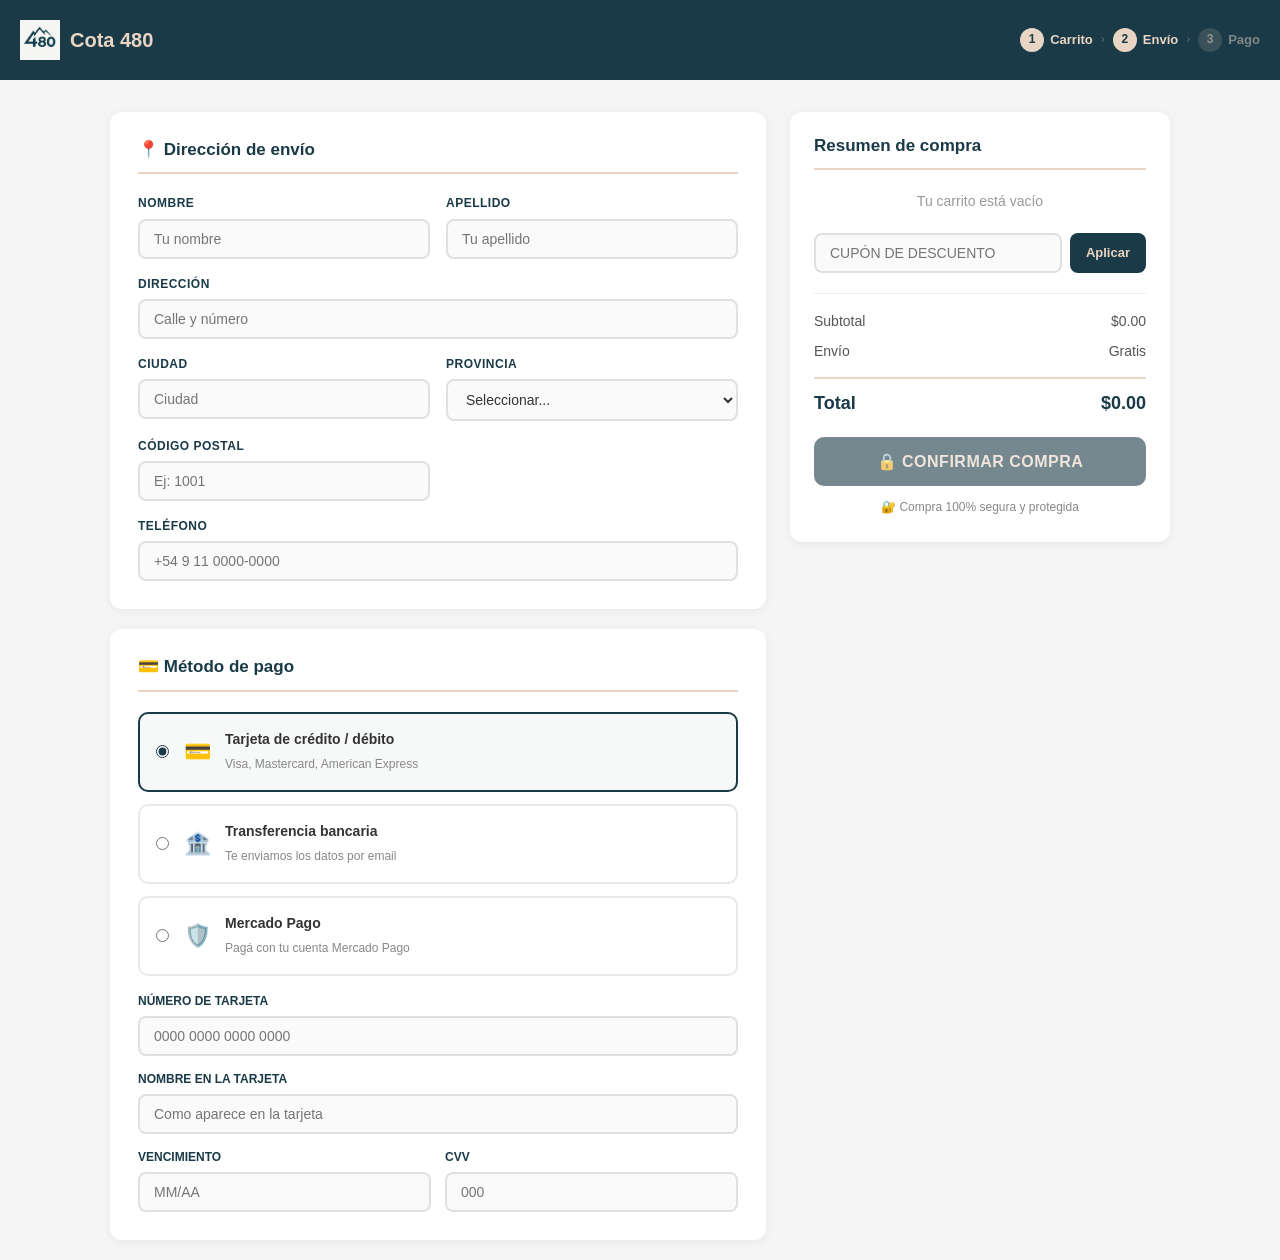
==== pages/checkout.html @ a2a90482 "feat: add user login, profile, cart enhancements and checkout pages" ====
<!DOCTYPE html>
<html lang="es">
<head>
    <meta charset="UTF-8">
    <meta name="viewport" content="width=device-width, initial-scale=1.0">
    <title>Checkout - Cota 480</title>

    <!-- Styles -->
    <link rel="stylesheet" href="../styles/main.css">
    <link rel="stylesheet" href="../styles/checkout.css">
</head>
<body>

<!-- Header Checkout -->
<header class="checkout-header">
    <div class="container">
        <div class="checkout-logo">
            <a href="../index.html">
                <img src="../styles/main-logo.png" alt="Cota 480" onerror="this.style.display='none'">
                <span class="checkout-logo-text">Cota 480</span>
            </a>
        </div>
        <div class="checkout-steps">
            <div class="checkout-step active" id="stepCart">
                <span class="checkout-step-num">1</span>
                <span>Carrito</span>
            </div>
            <span class="checkout-step-divider">›</span>
            <div class="checkout-step active" id="stepShipping">
                <span class="checkout-step-num">2</span>
                <span>Envío</span>
            </div>
            <span class="checkout-step-divider">›</span>
            <div class="checkout-step" id="stepPayment">
                <span class="checkout-step-num">3</span>
                <span>Pago</span>
            </div>
        </div>
    </div>
</header>

<!-- Main Checkout -->
<main class="checkout-main" id="checkoutMain">
    <div class="checkout-grid">

        <!-- Columna izquierda -->
        <div>

            <!-- Dirección de envío -->
            <section class="checkout-section">
                <h2 class="checkout-section-title">📍 Dirección de envío</h2>
                <form class="checkout-form" id="shippingForm" novalidate>
                    <div class="form-group">
                        <label for="shipNombre">Nombre</label>
                        <input type="text" id="shipNombre" name="nombre" placeholder="Tu nombre" required>
                    </div>
                    <div class="form-group">
                        <label for="shipApellido">Apellido</label>
                        <input type="text" id="shipApellido" name="apellido" placeholder="Tu apellido" required>
                    </div>
                    <div class="form-group full-width">
                        <label for="shipDireccion">Dirección</label>
                        <input type="text" id="shipDireccion" name="direccion" placeholder="Calle y número" required>
                    </div>
                    <div class="form-group">
                        <label for="shipCiudad">Ciudad</label>
                        <input type="text" id="shipCiudad" name="ciudad" placeholder="Ciudad" required>
                    </div>
                    <div class="form-group">
                        <label for="shipProvincia">Provincia</label>
                        <select id="shipProvincia" name="provincia" required>
                            <option value="">Seleccionar...</option>
                            <option>Buenos Aires</option>
                            <option>Córdoba</option>
                            <option>Santa Fe</option>
                            <option>Mendoza</option>
                            <option>Tucumán</option>
                            <option>Neuquén</option>
                            <option>Río Negro</option>
                            <option>Chubut</option>
                            <option>Santa Cruz</option>
                            <option>Tierra del Fuego</option>
                            <option>Otra</option>
                        </select>
                    </div>
                    <div class="form-group">
                        <label for="shipCp">Código Postal</label>
                        <input type="text" id="shipCp" name="cp" placeholder="Ej: 1001" required>
                    </div>
                    <div class="form-group full-width">
                        <label for="shipTelefono">Teléfono</label>
                        <input type="tel" id="shipTelefono" name="telefono" placeholder="+54 9 11 0000-0000">
                    </div>
                </form>
            </section>

            <!-- Método de pago -->
            <section class="checkout-section">
                <h2 class="checkout-section-title">💳 Método de pago</h2>
                <div class="payment-options" id="paymentOptions">

                    <label class="payment-option">
                        <input type="radio" name="paymentMethod" value="card" checked>
                        <span class="payment-icon">💳</span>
                        <div class="payment-option-info">
                            <strong>Tarjeta de crédito / débito</strong>
                            <span>Visa, Mastercard, American Express</span>
                        </div>
                    </label>

                    <label class="payment-option">
                        <input type="radio" name="paymentMethod" value="transfer">
                        <span class="payment-icon">🏦</span>
                        <div class="payment-option-info">
                            <strong>Transferencia bancaria</strong>
                            <span>Te enviamos los datos por email</span>
                        </div>
                    </label>

                    <label class="payment-option">
                        <input type="radio" name="paymentMethod" value="mercadopago">
                        <span class="payment-icon">🛡️</span>
                        <div class="payment-option-info">
                            <strong>Mercado Pago</strong>
                            <span>Pagá con tu cuenta Mercado Pago</span>
                        </div>
                    </label>

                </div>

                <!-- Campos tarjeta -->
                <div class="payment-card-fields visible" id="cardFields">
                    <div class="form-group full-width">
                        <label for="cardNumber">Número de tarjeta</label>
                        <input type="text" id="cardNumber" placeholder="0000 0000 0000 0000" maxlength="19">
                    </div>
                    <div class="form-group full-width">
                        <label for="cardName">Nombre en la tarjeta</label>
                        <input type="text" id="cardName" placeholder="Como aparece en la tarjeta">
                    </div>
                    <div class="form-group">
                        <label for="cardExpiry">Vencimiento</label>
                        <input type="text" id="cardExpiry" placeholder="MM/AA" maxlength="5">
                    </div>
                    <div class="form-group">
                        <label for="cardCvv">CVV</label>
                        <input type="text" id="cardCvv" placeholder="000" maxlength="4">
                    </div>
                </div>
            </section>

        </div>

        <!-- Columna derecha: Resumen -->
        <aside class="checkout-summary">
            <h2 class="checkout-summary-title">Resumen de compra</h2>

            <!-- Items del carrito -->
            <div class="summary-items" id="summaryItems">
                <p style="color:#999; font-size:14px; text-align:center">Cargando...</p>
            </div>

            <!-- Cupón de descuento -->
            <div class="coupon-row">
                <input type="text" class="coupon-input" id="couponInput" placeholder="CUPÓN DE DESCUENTO">
                <button class="btn-apply-coupon" id="applyCouponBtn">Aplicar</button>
            </div>
            <div class="coupon-feedback" id="couponFeedback"></div>

            <!-- Totales -->
            <div class="summary-totals">
                <div class="summary-total-row">
                    <span>Subtotal</span>
                    <span id="subtotalAmount">$0.00</span>
                </div>
                <div class="summary-total-row" id="discountRow" style="display:none">
                    <span id="discountLabel">Descuento</span>
                    <span id="discountAmount" class="discount">- $0.00</span>
                </div>
                <div class="summary-total-row">
                    <span>Envío</span>
                    <span id="shippingAmount">Gratis</span>
                </div>
                <div class="summary-total-row grand">
                    <span>Total</span>
                    <span id="grandTotal">$0.00</span>
                </div>
            </div>

            <!-- Botón confirmar -->
            <button class="btn-confirm-purchase" id="confirmPurchaseBtn">
                🔒 Confirmar compra
            </button>
            <p class="security-note">🔐 Compra 100% segura y protegida</p>

        </aside>

    </div>
</main>

<!-- Confirmación de éxito -->
<div class="checkout-success" id="checkoutSuccess">
    <div class="checkout-success-icon">🎉</div>
    <h2>¡Compra realizada con éxito!</h2>
    <p>Te enviamos los detalles de tu compra por email.<br>Tu pedido llegará en <strong>5 días hábiles</strong>.</p>
    <a href="../index.html" class="btn-back-home">🏔️ Volver al inicio</a>
</div>

<!-- Scripts -->
<script src="../js/utils/constants.js"></script>
<script src="../js/utils/helpers.js"></script>
<script src="../js/services/auth.js"></script>
<script src="../js/services/cart.js"></script>
<script>
    const CUPONES = {
        'NIEVE480': { descuento: 0.15, label: '15% OFF' },
        'CREW10': { descuento: 0.10, label: '10% OFF' },
        'BIENVENIDO': { descuento: 0.20, label: '20% OFF - Bienvenida' }
    };

    let cuponAplicado = null;

    if (document.readyState === 'loading') {
        document.addEventListener('DOMContentLoaded', initCheckout);
    } else {
        initCheckout();
    }

    function initCheckout() {
        renderSummary();
        setupPaymentToggle();
        setupCoupon();
        setupCardFormatting();
        setupPurchase();
    }

    function renderSummary() {
        const items = carritoService.obtenerItems();
        const total = carritoService.obtenerTotal();
        const container = document.getElementById('summaryItems');

        if (items.length === 0) {
            container.innerHTML = '<p style="color:#999;font-size:14px;text-align:center">Tu carrito está vacío</p>';
            document.getElementById('confirmPurchaseBtn').disabled = true;
        } else {
            container.innerHTML = items.map(item => `
                <div class="summary-item">
                    <img src="${item.imagen || ''}" alt="${item.nombre}" class="summary-item-img"
                        onerror="this.src='https://via.placeholder.com/56x56?text=📦'">
                    <div class="summary-item-info">
                        <div class="summary-item-name">${item.nombre}</div>
                        <div class="summary-item-qty">Cant: ${item.cantidad}</div>
                    </div>
                    <span class="summary-item-price">${formatearMoneda(item.precio * item.cantidad)}</span>
                </div>
            `).join('');
        }

        updateTotals(total);
    }

    function updateTotals(subtotal) {
        const discount = cuponAplicado ? subtotal * cuponAplicado.descuento : 0;
        const grandTotal = subtotal - discount;

        document.getElementById('subtotalAmount').textContent = formatearMoneda(subtotal);
        document.getElementById('grandTotal').textContent = formatearMoneda(grandTotal);

        const discountRow = document.getElementById('discountRow');
        if (discount > 0) {
            discountRow.style.display = 'flex';
            document.getElementById('discountLabel').textContent = cuponAplicado.label;
            document.getElementById('discountAmount').textContent = `- ${formatearMoneda(discount)}`;
        } else {
            discountRow.style.display = 'none';
        }
    }

    function setupPaymentToggle() {
        document.querySelectorAll('input[name="paymentMethod"]').forEach(radio => {
            radio.addEventListener('change', () => {
                const cardFields = document.getElementById('cardFields');
                cardFields.classList.toggle('visible', radio.value === 'card');
            });
        });
    }

    function setupCoupon() {
        document.getElementById('applyCouponBtn').addEventListener('click', () => {
            const code = document.getElementById('couponInput').value.trim().toUpperCase();
            const feedback = document.getElementById('couponFeedback');

            if (!code) {
                feedback.textContent = 'Ingresá un código de cupón';
                feedback.className = 'coupon-feedback visible error';
                return;
            }

            const cupon = CUPONES[code];
            if (cupon) {
                cuponAplicado = cupon;
                feedback.textContent = `✅ Cupón "${code}" aplicado: ${cupon.label}`;
                feedback.className = 'coupon-feedback visible success';
                updateTotals(carritoService.obtenerTotal());
            } else {
                cuponAplicado = null;
                feedback.textContent = '❌ Cupón inválido o expirado';
                feedback.className = 'coupon-feedback visible error';
                updateTotals(carritoService.obtenerTotal());
            }
        });
    }

    function setupCardFormatting() {
        const cardNum = document.getElementById('cardNumber');
        if (cardNum) {
            cardNum.addEventListener('input', (e) => {
                let val = e.target.value.replace(/\D/g, '').substring(0, 16);
                e.target.value = val.replace(/(.{4})/g, '$1 ').trim();
            });
        }

        const cardExpiry = document.getElementById('cardExpiry');
        if (cardExpiry) {
            cardExpiry.addEventListener('input', (e) => {
                let val = e.target.value.replace(/\D/g, '').substring(0, 4);
                if (val.length >= 2) val = val.substring(0, 2) + '/' + val.substring(2);
                e.target.value = val;
            });
        }
    }

    function setupPurchase() {
        document.getElementById('confirmPurchaseBtn').addEventListener('click', () => {
            const items = carritoService.obtenerItems();
            if (items.length === 0) return;

            const btn = document.getElementById('confirmPurchaseBtn');
            btn.disabled = true;
            btn.textContent = '⏳ Procesando...';

            setTimeout(() => {
                carritoService.vaciar();
                document.getElementById('checkoutMain').style.display = 'none';
                document.getElementById('checkoutSuccess').classList.add('visible');
            }, 1500);
        });
    }
</script>

</body>
</html>
---- styles/main.css ----
/**
 * ESTILOS GLOBALES
 * Configuración global de la aplicación
 */

* {
    margin: 0;
    padding: 0;
    box-sizing: border-box;
}

html {
    scroll-behavior: smooth;
    overflow-x: hidden;
}

body {
    font-family: 'Segoe UI', Tahoma, Geneva, Verdana, sans-serif;
    color: #333333;
    background-color: #f5f5f5;
    line-height: 1.6;
    overflow-x: hidden;
}

.container {
    max-width: 1400px;
    margin: 0 auto;
    padding: 0 20px;
}

h1, h2, h3, h4, h5, h6 {
    font-weight: 700;
    line-height: 1.2;
}

a {
    text-decoration: none;
    color: inherit;
    transition: all 0.3s ease;
}

button {
    font-family: inherit;
    cursor: pointer;
    transition: all 0.3s ease;
}

input, select, textarea {
    font-family: inherit;
}

::-webkit-scrollbar {
    width: 10px;
}

::-webkit-scrollbar-track {
    background: #f1f1f1;
}

::-webkit-scrollbar-thumb {
    background: #1a3a47;
    border-radius: 5px;
}

::-webkit-scrollbar-thumb:hover {
    background: #2d5a6f;
}
---- styles/checkout.css ----
/**
 * ESTILOS: CHECKOUT
 */

/* ===== LAYOUT ===== */
.checkout-page {
    background: #f5f5f5;
    min-height: 100vh;
    padding-bottom: 60px;
}

.checkout-header {
    background: #1a3a47;
    padding: 20px 0;
}

.checkout-header .container {
    display: flex;
    align-items: center;
    justify-content: space-between;
    gap: 16px;
}

.checkout-logo a {
    display: flex;
    align-items: center;
    gap: 10px;
    text-decoration: none;
}

.checkout-logo img {
    height: 40px;
}

.checkout-logo-text {
    font-size: 20px;
    font-weight: 800;
    color: #E8D5C4;
}

.checkout-steps {
    display: flex;
    align-items: center;
    gap: 8px;
    font-size: 13px;
}

.checkout-step {
    display: flex;
    align-items: center;
    gap: 6px;
    color: rgba(232, 213, 196, 0.5);
    font-weight: 600;
}

.checkout-step.active {
    color: #E8D5C4;
}

.checkout-step.done {
    color: #4caf50;
}

.checkout-step-num {
    width: 24px;
    height: 24px;
    border-radius: 50%;
    background: rgba(232, 213, 196, 0.15);
    display: flex;
    align-items: center;
    justify-content: center;
    font-size: 12px;
    font-weight: 700;
}

.checkout-step.active .checkout-step-num {
    background: #E8D5C4;
    color: #1a3a47;
}

.checkout-step.done .checkout-step-num {
    background: #4caf50;
    color: #fff;
}

.checkout-step-divider {
    color: rgba(232, 213, 196, 0.3);
    font-size: 12px;
}

/* ===== MAIN GRID ===== */
.checkout-main {
    max-width: 1100px;
    margin: 0 auto;
    padding: 32px 20px 0;
}

.checkout-grid {
    display: grid;
    grid-template-columns: 1fr 380px;
    gap: 24px;
    align-items: start;
}

/* ===== SECCIÓN IZQUIERDA ===== */
.checkout-section {
    background: #fff;
    border-radius: 12px;
    padding: 28px;
    margin-bottom: 20px;
    box-shadow: 0 2px 10px rgba(0,0,0,0.06);
}

.checkout-section-title {
    font-size: 17px;
    font-weight: 800;
    color: #1a3a47;
    margin-bottom: 20px;
    padding-bottom: 12px;
    border-bottom: 2px solid #E8D5C4;
    display: flex;
    align-items: center;
    gap: 8px;
}

/* ===== DIRECCIÓN DE ENVÍO ===== */
.address-options {
    display: flex;
    flex-direction: column;
    gap: 12px;
    margin-bottom: 16px;
}

.address-option {
    display: flex;
    align-items: flex-start;
    gap: 12px;
    padding: 14px 16px;
    border: 2px solid #e8e8e8;
    border-radius: 10px;
    cursor: pointer;
    transition: border-color 0.2s ease;
}

.address-option:has(input:checked),
.address-option.selected {
    border-color: #1a3a47;
    background: rgba(26, 58, 71, 0.03);
}

.address-option input[type="radio"] {
    margin-top: 2px;
    accent-color: #1a3a47;
    flex-shrink: 0;
}

.address-option-info strong {
    display: block;
    font-size: 14px;
    color: #1a3a47;
    margin-bottom: 3px;
}

.address-option-info span {
    font-size: 13px;
    color: #666;
    line-height: 1.4;
}

.checkout-form {
    display: grid;
    grid-template-columns: 1fr 1fr;
    gap: 16px;
}

.checkout-form .form-group {
    display: flex;
    flex-direction: column;
    gap: 5px;
}

.checkout-form .form-group.full-width {
    grid-column: 1 / -1;
}

.checkout-form label {
    font-size: 12px;
    font-weight: 700;
    color: #1a3a47;
    text-transform: uppercase;
    letter-spacing: 0.5px;
}

.checkout-form input,
.checkout-form select {
    padding: 10px 14px;
    border: 2px solid #e0e0e0;
    border-radius: 8px;
    font-size: 14px;
    color: #333;
    outline: none;
    background: #fafafa;
    transition: border-color 0.2s ease;
}

.checkout-form input:focus,
.checkout-form select:focus {
    border-color: #1a3a47;
    background: #fff;
}

/* ===== MÉTODOS DE PAGO ===== */
.payment-options {
    display: flex;
    flex-direction: column;
    gap: 12px;
}

.payment-option {
    display: flex;
    align-items: center;
    gap: 12px;
    padding: 14px 16px;
    border: 2px solid #e8e8e8;
    border-radius: 10px;
    cursor: pointer;
    transition: border-color 0.2s ease;
}

.payment-option:has(input:checked),
.payment-option.selected {
    border-color: #1a3a47;
    background: rgba(26, 58, 71, 0.03);
}

.payment-option input[type="radio"] {
    accent-color: #1a3a47;
    flex-shrink: 0;
}

.payment-icon {
    font-size: 22px;
    width: 32px;
    text-align: center;
}

.payment-option-info strong {
    display: block;
    font-size: 14px;
    color: #333;
    font-weight: 700;
}

.payment-option-info span {
    font-size: 12px;
    color: #888;
}

.payment-card-fields {
    margin-top: 16px;
    display: none;
    grid-template-columns: 1fr 1fr;
    gap: 14px;
}

.payment-card-fields.visible {
    display: grid;
}

.payment-card-fields .form-group {
    display: flex;
    flex-direction: column;
    gap: 5px;
}

.payment-card-fields .form-group.full-width {
    grid-column: 1 / -1;
}

.payment-card-fields label {
    font-size: 12px;
    font-weight: 700;
    color: #1a3a47;
    text-transform: uppercase;
}

.payment-card-fields input {
    padding: 10px 14px;
    border: 2px solid #e0e0e0;
    border-radius: 8px;
    font-size: 14px;
    outline: none;
    background: #fafafa;
    transition: border-color 0.2s ease;
}

.payment-card-fields input:focus {
    border-color: #1a3a47;
    background: #fff;
}

/* ===== PANEL RESUMEN DERECHA ===== */
.checkout-summary {
    background: #fff;
    border-radius: 12px;
    padding: 24px;
    box-shadow: 0 2px 10px rgba(0,0,0,0.06);
    position: sticky;
    top: 20px;
}

.checkout-summary-title {
    font-size: 17px;
    font-weight: 800;
    color: #1a3a47;
    margin-bottom: 20px;
    padding-bottom: 12px;
    border-bottom: 2px solid #E8D5C4;
}

.summary-items {
    display: flex;
    flex-direction: column;
    gap: 14px;
    margin-bottom: 20px;
}

.summary-item {
    display: flex;
    gap: 12px;
    align-items: center;
}

.summary-item-img {
    width: 56px;
    height: 56px;
    border-radius: 8px;
    object-fit: cover;
    background: #e8e8e8;
    flex-shrink: 0;
}

.summary-item-info {
    flex: 1;
    min-width: 0;
}

.summary-item-name {
    font-size: 13px;
    font-weight: 600;
    color: #333;
    white-space: nowrap;
    overflow: hidden;
    text-overflow: ellipsis;
}

.summary-item-qty {
    font-size: 12px;
    color: #888;
}

.summary-item-price {
    font-size: 14px;
    font-weight: 700;
    color: #1a3a47;
    white-space: nowrap;
}

/* ===== CUPÓN ===== */
.coupon-row {
    display: flex;
    gap: 8px;
    margin-bottom: 20px;
}

.coupon-input {
    flex: 1;
    padding: 10px 14px;
    border: 2px solid #e0e0e0;
    border-radius: 8px;
    font-size: 14px;
    outline: none;
    background: #fafafa;
    transition: border-color 0.2s ease;
    text-transform: uppercase;
}

.coupon-input:focus {
    border-color: #1a3a47;
    background: #fff;
}

.btn-apply-coupon {
    padding: 10px 16px;
    background: #1a3a47;
    color: #E8D5C4;
    border: none;
    border-radius: 8px;
    font-size: 13px;
    font-weight: 700;
    cursor: pointer;
    white-space: nowrap;
    transition: background 0.2s ease;
}

.btn-apply-coupon:hover {
    background: #2d5a6f;
}

.coupon-feedback {
    font-size: 12px;
    margin-top: -14px;
    margin-bottom: 14px;
    display: none;
}

.coupon-feedback.visible {
    display: block;
}

.coupon-feedback.success {
    color: #388e3c;
}

.coupon-feedback.error {
    color: #d32f2f;
}

/* ===== TOTALES ===== */
.summary-totals {
    border-top: 1px solid #eee;
    padding-top: 16px;
    display: flex;
    flex-direction: column;
    gap: 8px;
}

.summary-total-row {
    display: flex;
    justify-content: space-between;
    font-size: 14px;
    color: #555;
}

.summary-total-row.discount {
    color: #388e3c;
}

.summary-total-row.grand {
    font-size: 18px;
    font-weight: 800;
    color: #1a3a47;
    padding-top: 10px;
    margin-top: 6px;
    border-top: 2px solid #E8D5C4;
}

/* ===== BOTÓN CONFIRMAR COMPRA ===== */
.btn-confirm-purchase {
    width: 100%;
    margin-top: 20px;
    padding: 15px;
    background: #1a3a47;
    color: #E8D5C4;
    border: none;
    border-radius: 10px;
    font-size: 16px;
    font-weight: 800;
    text-transform: uppercase;
    letter-spacing: 0.5px;
    cursor: pointer;
    transition: all 0.2s ease;
    display: flex;
    align-items: center;
    justify-content: center;
    gap: 8px;
}

.btn-confirm-purchase:hover:not(:disabled) {
    background: #2d5a6f;
    transform: translateY(-1px);
    box-shadow: 0 4px 16px rgba(26, 58, 71, 0.3);
}

.btn-confirm-purchase:disabled {
    opacity: 0.6;
    cursor: not-allowed;
}

.security-note {
    text-align: center;
    font-size: 12px;
    color: #888;
    margin-top: 12px;
    display: flex;
    align-items: center;
    justify-content: center;
    gap: 4px;
}

/* ===== CONFIRMACIÓN DE COMPRA ===== */
.checkout-success {
    text-align: center;
    padding: 60px 24px;
    display: none;
}

.checkout-success.visible {
    display: block;
}

.checkout-success-icon {
    font-size: 72px;
    margin-bottom: 20px;
}

.checkout-success h2 {
    font-size: 28px;
    font-weight: 800;
    color: #1a3a47;
    margin-bottom: 10px;
}

.checkout-success p {
    font-size: 16px;
    color: #666;
    margin-bottom: 32px;
}

.btn-back-home {
    display: inline-flex;
    align-items: center;
    gap: 8px;
    padding: 14px 28px;
    background: #1a3a47;
    color: #E8D5C4;
    border: none;
    border-radius: 10px;
    font-size: 15px;
    font-weight: 700;
    text-decoration: none;
    cursor: pointer;
    transition: all 0.2s ease;
    text-transform: uppercase;
}

.btn-back-home:hover {
    background: #2d5a6f;
    transform: translateY(-1px);
}

/* ===== RESPONSIVE ===== */
@media (max-width: 900px) {
    .checkout-grid {
        grid-template-columns: 1fr;
    }

    .checkout-summary {
        position: static;
        order: -1;
    }

    .checkout-steps {
        display: none;
    }
}

@media (max-width: 560px) {
    .checkout-form {
        grid-template-columns: 1fr;
    }

    .checkout-form .form-group.full-width {
        grid-column: 1;
    }

    .payment-card-fields {
        grid-template-columns: 1fr;
    }

    .payment-card-fields .form-group.full-width {
        grid-column: 1;
    }

    .checkout-section {
        padding: 20px 16px;
    }
}
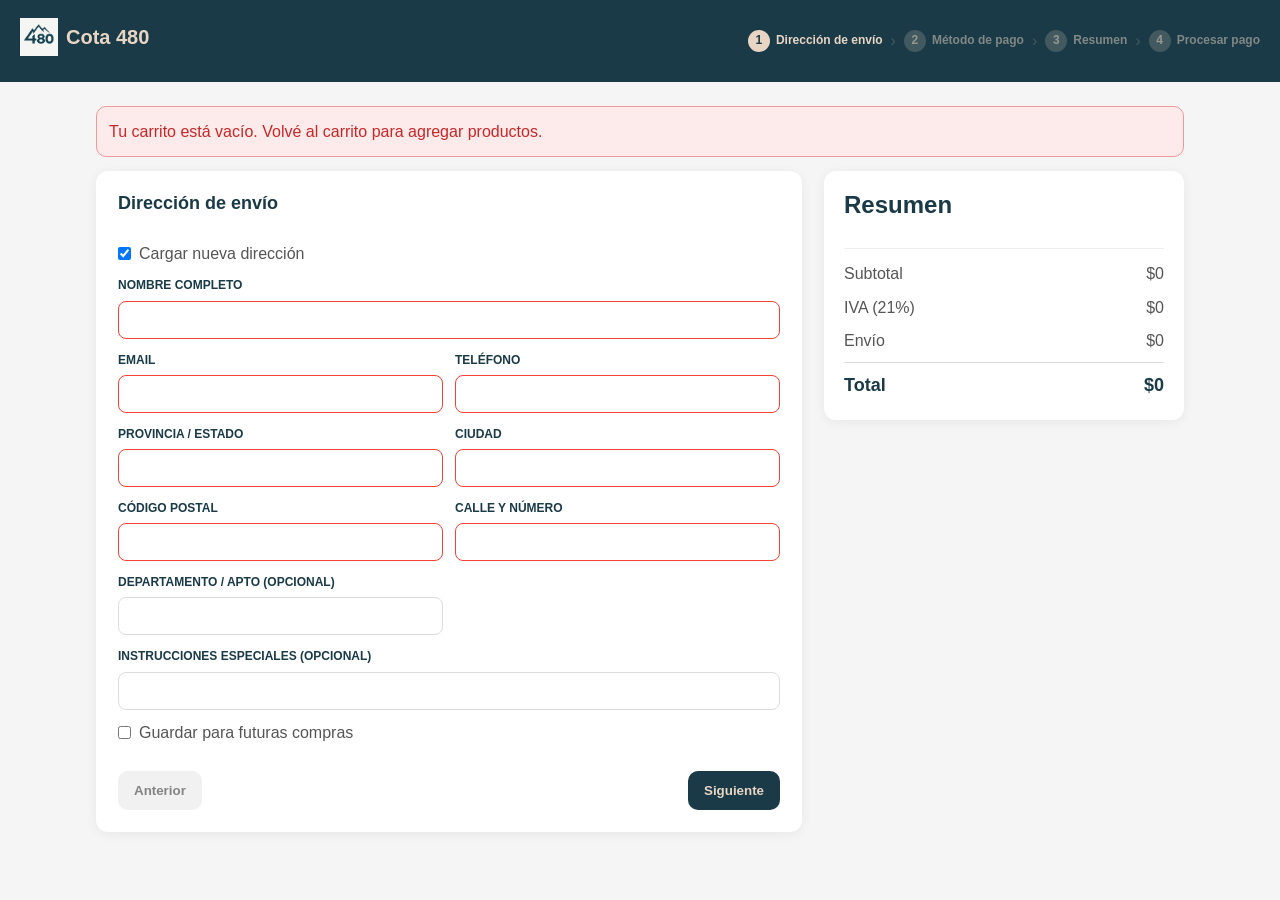
==== commit a79db0d1: "feat: implement end-to-end checkout flow MVP" ====
--- a/pages/checkout.html
+++ b/pages/checkout.html
@@ -5,13 +5,10 @@
     <meta name="viewport" content="width=device-width, initial-scale=1.0">
     <title>Checkout - Cota 480</title>
 
-    <!-- Styles -->
     <link rel="stylesheet" href="../styles/main.css">
     <link rel="stylesheet" href="../styles/checkout.css">
 </head>
-<body>
-
-<!-- Header Checkout -->
+<body class="checkout-page">
 <header class="checkout-header">
     <div class="container">
         <div class="checkout-logo">
@@ -20,333 +17,165 @@
                 <span class="checkout-logo-text">Cota 480</span>
             </a>
         </div>
-        <div class="checkout-steps">
-            <div class="checkout-step active" id="stepCart">
-                <span class="checkout-step-num">1</span>
-                <span>Carrito</span>
-            </div>
+        <div class="checkout-steps" id="checkoutSteps">
+            <div class="checkout-step active" data-step="1"><span class="checkout-step-num">1</span><span>Dirección de envío</span></div>
             <span class="checkout-step-divider">›</span>
-            <div class="checkout-step active" id="stepShipping">
-                <span class="checkout-step-num">2</span>
-                <span>Envío</span>
-            </div>
+            <div class="checkout-step" data-step="2"><span class="checkout-step-num">2</span><span>Método de pago</span></div>
             <span class="checkout-step-divider">›</span>
-            <div class="checkout-step" id="stepPayment">
-                <span class="checkout-step-num">3</span>
-                <span>Pago</span>
-            </div>
+            <div class="checkout-step" data-step="3"><span class="checkout-step-num">3</span><span>Resumen</span></div>
+            <span class="checkout-step-divider">›</span>
+            <div class="checkout-step" data-step="4"><span class="checkout-step-num">4</span><span>Procesar pago</span></div>
         </div>
     </div>
 </header>
 
-<!-- Main Checkout -->
-<main class="checkout-main" id="checkoutMain">
+<main class="checkout-main">
+    <div id="checkoutError" class="checkout-global-error" style="display:none"></div>
+
     <div class="checkout-grid">
+        <section class="checkout-flow">
+            <form id="checkoutForm" novalidate>
+                <input type="hidden" id="csrfToken" name="csrf_token" value="">
 
-        <!-- Columna izquierda -->
-        <div>
+                <div class="checkout-step-panel active" data-step-panel="1">
+                    <h2 class="checkout-section-title">Dirección de envío</h2>
 
-            <!-- Dirección de envío -->
-            <section class="checkout-section">
-                <h2 class="checkout-section-title">📍 Dirección de envío</h2>
-                <form class="checkout-form" id="shippingForm" novalidate>
-                    <div class="form-group">
-                        <label for="shipNombre">Nombre</label>
-                        <input type="text" id="shipNombre" name="nombre" placeholder="Tu nombre" required>
-                    </div>
-                    <div class="form-group">
-                        <label for="shipApellido">Apellido</label>
-                        <input type="text" id="shipApellido" name="apellido" placeholder="Tu apellido" required>
-                    </div>
-                    <div class="form-group full-width">
-                        <label for="shipDireccion">Dirección</label>
-                        <input type="text" id="shipDireccion" name="direccion" placeholder="Calle y número" required>
-                    </div>
-                    <div class="form-group">
-                        <label for="shipCiudad">Ciudad</label>
-                        <input type="text" id="shipCiudad" name="ciudad" placeholder="Ciudad" required>
-                    </div>
-                    <div class="form-group">
-                        <label for="shipProvincia">Provincia</label>
-                        <select id="shipProvincia" name="provincia" required>
-                            <option value="">Seleccionar...</option>
-                            <option>Buenos Aires</option>
-                            <option>Córdoba</option>
-                            <option>Santa Fe</option>
-                            <option>Mendoza</option>
-                            <option>Tucumán</option>
-                            <option>Neuquén</option>
-                            <option>Río Negro</option>
-                            <option>Chubut</option>
-                            <option>Santa Cruz</option>
-                            <option>Tierra del Fuego</option>
-                            <option>Otra</option>
-                        </select>
-                    </div>
-                    <div class="form-group">
-                        <label for="shipCp">Código Postal</label>
-                        <input type="text" id="shipCp" name="cp" placeholder="Ej: 1001" required>
-                    </div>
-                    <div class="form-group full-width">
-                        <label for="shipTelefono">Teléfono</label>
-                        <input type="tel" id="shipTelefono" name="telefono" placeholder="+54 9 11 0000-0000">
-                    </div>
-                </form>
-            </section>
-
-            <!-- Método de pago -->
-            <section class="checkout-section">
-                <h2 class="checkout-section-title">💳 Método de pago</h2>
-                <div class="payment-options" id="paymentOptions">
-
-                    <label class="payment-option">
-                        <input type="radio" name="paymentMethod" value="card" checked>
-                        <span class="payment-icon">💳</span>
-                        <div class="payment-option-info">
-                            <strong>Tarjeta de crédito / débito</strong>
-                            <span>Visa, Mastercard, American Express</span>
-                        </div>
+                    <div id="savedAddresses" class="address-options" style="display:none"></div>
+                    <label class="checkout-inline-check">
+                        <input type="checkbox" id="useNewAddress" checked>
+                        Cargar nueva dirección
                     </label>
 
-                    <label class="payment-option">
-                        <input type="radio" name="paymentMethod" value="transfer">
-                        <span class="payment-icon">🏦</span>
-                        <div class="payment-option-info">
-                            <strong>Transferencia bancaria</strong>
-                            <span>Te enviamos los datos por email</span>
+                    <div id="shippingFields" class="checkout-form">
+                        <div class="form-group full-width">
+                            <label for="shipName">Nombre completo</label>
+                            <input type="text" id="shipName" required>
                         </div>
+                        <div class="form-group">
+                            <label for="shipEmail">Email</label>
+                            <input type="email" id="shipEmail" required>
+                        </div>
+                        <div class="form-group">
+                            <label for="shipPhone">Teléfono</label>
+                            <input type="tel" id="shipPhone" required>
+                        </div>
+                        <div class="form-group">
+                            <label for="shipProvince">Provincia / Estado</label>
+                            <input type="text" id="shipProvince" required>
+                        </div>
+                        <div class="form-group">
+                            <label for="shipCity">Ciudad</label>
+                            <input type="text" id="shipCity" required>
+                        </div>
+                        <div class="form-group">
+                            <label for="shipPostalCode">Código postal</label>
+                            <input type="text" id="shipPostalCode" required>
+                        </div>
+                        <div class="form-group">
+                            <label for="shipStreet">Calle y número</label>
+                            <input type="text" id="shipStreet" required>
+                        </div>
+                        <div class="form-group">
+                            <label for="shipApartment">Departamento / Apto (opcional)</label>
+                            <input type="text" id="shipApartment">
+                        </div>
+                        <div class="form-group full-width">
+                            <label for="shipInstructions">Instrucciones especiales (opcional)</label>
+                            <input type="text" id="shipInstructions">
+                        </div>
+                    </div>
+
+                    <label class="checkout-inline-check">
+                        <input type="checkbox" id="saveAddressCheckbox">
+                        Guardar para futuras compras
+                    </label>
+                </div>
+
+                <div class="checkout-step-panel" data-step-panel="2">
+                    <h2 class="checkout-section-title">Método de pago</h2>
+
+                    <div class="payment-options">
+                        <label class="payment-option"><input type="radio" name="paymentMethod" value="mercadopago" checked><span class="payment-icon">💳</span><div class="payment-option-info"><strong>Tarjeta crédito/débito (MercadoPago)</strong><span>Pago seguro por MercadoPago</span></div></label>
+                        <label class="payment-option"><input type="radio" name="paymentMethod" value="transfer"><span class="payment-icon">🏦</span><div class="payment-option-info"><strong>Transferencia bancaria</strong><span>Recibirás los datos por email</span></div></label>
+                        <label class="payment-option"><input type="radio" name="paymentMethod" value="cash_on_delivery"><span class="payment-icon">💵</span><div class="payment-option-info"><strong>Efectivo contra entrega</strong><span>Pagás al recibir el pedido</span></div></label>
+                    </div>
+
+                    <div class="checkout-form installments-block">
+                        <div class="form-group">
+                            <label for="installmentsSelect">Cuotas sin interés</label>
+                            <select id="installmentsSelect">
+                                <option value="1">1 cuota</option>
+                                <option value="3">3 cuotas</option>
+                                <option value="6">6 cuotas</option>
+                                <option value="12">12 cuotas</option>
+                            </select>
+                        </div>
+                        <div class="form-group">
+                            <label for="shippingMethodSelect">Método de envío</label>
+                            <select id="shippingMethodSelect">
+                                <option value="standard">Standard (5-7 días) - $1.500</option>
+                                <option value="express">Express (2-3 días) - $3.500</option>
+                                <option value="same_day">Mismo día CABA - $5.000</option>
+                            </select>
+                        </div>
+                    </div>
+
+                    <p class="shipping-note" id="shippingNote">Envío Standard: 5-7 días hábiles · $1.500</p>
+                </div>
+
+                <div class="checkout-step-panel" data-step-panel="3">
+                    <h2 class="checkout-section-title">Resumen de compra</h2>
+                    <div id="checkoutReview" class="checkout-review"></div>
+                </div>
+
+                <div class="checkout-step-panel" data-step-panel="4">
+                    <h2 class="checkout-section-title">Procesar pago</h2>
+                    <div class="checkout-security-box">
+                        <p>🔒 Esta compra está protegida por SSL y procesada de forma segura.</p>
+                        <p>Nunca almacenamos datos completos de tarjetas (PCI compliance).</p>
+                    </div>
+
+                    <label class="checkout-inline-check">
+                        <input type="checkbox" id="termsCheckbox" required>
+                        Acepto los términos y condiciones y la <a href="../README.md" target="_blank" rel="noopener">política de privacidad</a>
                     </label>
 
-                    <label class="payment-option">
-                        <input type="radio" name="paymentMethod" value="mercadopago">
-                        <span class="payment-icon">🛡️</span>
-                        <div class="payment-option-info">
-                            <strong>Mercado Pago</strong>
-                            <span>Pagá con tu cuenta Mercado Pago</span>
-                        </div>
-                    </label>
+                    <div class="checkout-actions final">
+                        <button type="button" id="confirmPurchaseBtn" class="btn-confirm-purchase">Confirmar compra</button>
+                    </div>
 
+                    <p class="checkout-loading" id="checkoutLoading" style="display:none">⏳ Procesando pago...</p>
                 </div>
+            </form>
 
-                <!-- Campos tarjeta -->
-                <div class="payment-card-fields visible" id="cardFields">
-                    <div class="form-group full-width">
-                        <label for="cardNumber">Número de tarjeta</label>
-                        <input type="text" id="cardNumber" placeholder="0000 0000 0000 0000" maxlength="19">
-                    </div>
-                    <div class="form-group full-width">
-                        <label for="cardName">Nombre en la tarjeta</label>
-                        <input type="text" id="cardName" placeholder="Como aparece en la tarjeta">
-                    </div>
-                    <div class="form-group">
-                        <label for="cardExpiry">Vencimiento</label>
-                        <input type="text" id="cardExpiry" placeholder="MM/AA" maxlength="5">
-                    </div>
-                    <div class="form-group">
-                        <label for="cardCvv">CVV</label>
-                        <input type="text" id="cardCvv" placeholder="000" maxlength="4">
-                    </div>
-                </div>
-            </section>
+            <div class="checkout-actions">
+                <button type="button" id="prevStepBtn" class="btn-secondary" disabled>Anterior</button>
+                <button type="button" id="nextStepBtn" class="btn-primary">Siguiente</button>
+            </div>
+        </section>
 
-        </div>
-
-        <!-- Columna derecha: Resumen -->
         <aside class="checkout-summary">
-            <h2 class="checkout-summary-title">Resumen de compra</h2>
-
-            <!-- Items del carrito -->
-            <div class="summary-items" id="summaryItems">
-                <p style="color:#999; font-size:14px; text-align:center">Cargando...</p>
+            <h2 class="checkout-summary-title">Resumen</h2>
+            <div class="summary-items" id="summaryItems"></div>
+            <div class="summary-totals">
+                <div class="summary-total-row"><span>Subtotal</span><span id="subtotalAmount">$0</span></div>
+                <div class="summary-total-row"><span>IVA (21%)</span><span id="taxAmount">$0</span></div>
+                <div class="summary-total-row" id="discountRow" style="display:none"><span id="discountLabel">Descuento</span><span id="discountAmount">-$0</span></div>
+                <div class="summary-total-row"><span>Envío</span><span id="shippingAmount">$0</span></div>
+                <div class="summary-total-row grand"><span>Total</span><span id="grandTotal">$0</span></div>
             </div>
-
-            <!-- Cupón de descuento -->
-            <div class="coupon-row">
-                <input type="text" class="coupon-input" id="couponInput" placeholder="CUPÓN DE DESCUENTO">
-                <button class="btn-apply-coupon" id="applyCouponBtn">Aplicar</button>
-            </div>
-            <div class="coupon-feedback" id="couponFeedback"></div>
-
-            <!-- Totales -->
-            <div class="summary-totals">
-                <div class="summary-total-row">
-                    <span>Subtotal</span>
-                    <span id="subtotalAmount">$0.00</span>
-                </div>
-                <div class="summary-total-row" id="discountRow" style="display:none">
-                    <span id="discountLabel">Descuento</span>
-                    <span id="discountAmount" class="discount">- $0.00</span>
-                </div>
-                <div class="summary-total-row">
-                    <span>Envío</span>
-                    <span id="shippingAmount">Gratis</span>
-                </div>
-                <div class="summary-total-row grand">
-                    <span>Total</span>
-                    <span id="grandTotal">$0.00</span>
-                </div>
-            </div>
-
-            <!-- Botón confirmar -->
-            <button class="btn-confirm-purchase" id="confirmPurchaseBtn">
-                🔒 Confirmar compra
-            </button>
-            <p class="security-note">🔐 Compra 100% segura y protegida</p>
-
         </aside>
-
     </div>
 </main>
 
-<!-- Confirmación de éxito -->
-<div class="checkout-success" id="checkoutSuccess">
-    <div class="checkout-success-icon">🎉</div>
-    <h2>¡Compra realizada con éxito!</h2>
-    <p>Te enviamos los detalles de tu compra por email.<br>Tu pedido llegará en <strong>5 días hábiles</strong>.</p>
-    <a href="../index.html" class="btn-back-home">🏔️ Volver al inicio</a>
-</div>
-
-<!-- Scripts -->
 <script src="../js/utils/constants.js"></script>
 <script src="../js/utils/helpers.js"></script>
 <script src="../js/services/auth.js"></script>
 <script src="../js/services/cart.js"></script>
-<script>
-    const CUPONES = {
-        'NIEVE480': { descuento: 0.15, label: '15% OFF' },
-        'CREW10': { descuento: 0.10, label: '10% OFF' },
-        'BIENVENIDO': { descuento: 0.20, label: '20% OFF - Bienvenida' }
-    };
-
-    let cuponAplicado = null;
-
-    if (document.readyState === 'loading') {
-        document.addEventListener('DOMContentLoaded', initCheckout);
-    } else {
-        initCheckout();
-    }
-
-    function initCheckout() {
-        renderSummary();
-        setupPaymentToggle();
-        setupCoupon();
-        setupCardFormatting();
-        setupPurchase();
-    }
-
-    function renderSummary() {
-        const items = carritoService.obtenerItems();
-        const total = carritoService.obtenerTotal();
-        const container = document.getElementById('summaryItems');
-
-        if (items.length === 0) {
-            container.innerHTML = '<p style="color:#999;font-size:14px;text-align:center">Tu carrito está vacío</p>';
-            document.getElementById('confirmPurchaseBtn').disabled = true;
-        } else {
-            container.innerHTML = items.map(item => `
-                <div class="summary-item">
-                    <img src="${item.imagen || ''}" alt="${item.nombre}" class="summary-item-img"
-                        onerror="this.src='https://via.placeholder.com/56x56?text=📦'">
-                    <div class="summary-item-info">
-                        <div class="summary-item-name">${item.nombre}</div>
-                        <div class="summary-item-qty">Cant: ${item.cantidad}</div>
-                    </div>
-                    <span class="summary-item-price">${formatearMoneda(item.precio * item.cantidad)}</span>
-                </div>
-            `).join('');
-        }
-
-        updateTotals(total);
-    }
-
-    function updateTotals(subtotal) {
-        const discount = cuponAplicado ? subtotal * cuponAplicado.descuento : 0;
-        const grandTotal = subtotal - discount;
-
-        document.getElementById('subtotalAmount').textContent = formatearMoneda(subtotal);
-        document.getElementById('grandTotal').textContent = formatearMoneda(grandTotal);
-
-        const discountRow = document.getElementById('discountRow');
-        if (discount > 0) {
-            discountRow.style.display = 'flex';
-            document.getElementById('discountLabel').textContent = cuponAplicado.label;
-            document.getElementById('discountAmount').textContent = `- ${formatearMoneda(discount)}`;
-        } else {
-            discountRow.style.display = 'none';
-        }
-    }
-
-    function setupPaymentToggle() {
-        document.querySelectorAll('input[name="paymentMethod"]').forEach(radio => {
-            radio.addEventListener('change', () => {
-                const cardFields = document.getElementById('cardFields');
-                cardFields.classList.toggle('visible', radio.value === 'card');
-            });
-        });
-    }
-
-    function setupCoupon() {
-        document.getElementById('applyCouponBtn').addEventListener('click', () => {
-            const code = document.getElementById('couponInput').value.trim().toUpperCase();
-            const feedback = document.getElementById('couponFeedback');
-
-            if (!code) {
-                feedback.textContent = 'Ingresá un código de cupón';
-                feedback.className = 'coupon-feedback visible error';
-                return;
-            }
-
-            const cupon = CUPONES[code];
-            if (cupon) {
-                cuponAplicado = cupon;
-                feedback.textContent = `✅ Cupón "${code}" aplicado: ${cupon.label}`;
-                feedback.className = 'coupon-feedback visible success';
-                updateTotals(carritoService.obtenerTotal());
-            } else {
-                cuponAplicado = null;
-                feedback.textContent = '❌ Cupón inválido o expirado';
-                feedback.className = 'coupon-feedback visible error';
-                updateTotals(carritoService.obtenerTotal());
-            }
-        });
-    }
-
-    function setupCardFormatting() {
-        const cardNum = document.getElementById('cardNumber');
-        if (cardNum) {
-            cardNum.addEventListener('input', (e) => {
-                let val = e.target.value.replace(/\D/g, '').substring(0, 16);
-                e.target.value = val.replace(/(.{4})/g, '$1 ').trim();
-            });
-        }
-
-        const cardExpiry = document.getElementById('cardExpiry');
-        if (cardExpiry) {
-            cardExpiry.addEventListener('input', (e) => {
-                let val = e.target.value.replace(/\D/g, '').substring(0, 4);
-                if (val.length >= 2) val = val.substring(0, 2) + '/' + val.substring(2);
-                e.target.value = val;
-            });
-        }
-    }
-
-    function setupPurchase() {
-        document.getElementById('confirmPurchaseBtn').addEventListener('click', () => {
-            const items = carritoService.obtenerItems();
-            if (items.length === 0) return;
-
-            const btn = document.getElementById('confirmPurchaseBtn');
-            btn.disabled = true;
-            btn.textContent = '⏳ Procesando...';
-
-            setTimeout(() => {
-                carritoService.vaciar();
-                document.getElementById('checkoutMain').style.display = 'none';
-                document.getElementById('checkoutSuccess').classList.add('visible');
-            }, 1500);
-        });
-    }
-</script>
-
+<script src="../js/services/products.js"></script>
+<script src="../js/services/orders.js"></script>
+<script src="../js/services/mercadopago.js"></script>
+<script src="../js/services/email.js"></script>
+<script src="../js/components/checkout.js"></script>
 </body>
 </html>
--- a/styles/checkout.css
+++ b/styles/checkout.css
@@ -1,343 +1,235 @@
-/**
- * ESTILOS: CHECKOUT
- */
-
-/* ===== LAYOUT ===== */
 .checkout-page {
     background: #f5f5f5;
     min-height: 100vh;
-    padding-bottom: 60px;
+    padding-bottom: 40px;
 }
 
 .checkout-header {
     background: #1a3a47;
-    padding: 20px 0;
+    padding: 18px 0;
 }
 
 .checkout-header .container {
     display: flex;
-    align-items: center;
     justify-content: space-between;
-    gap: 16px;
+    align-items: center;
+    gap: 12px;
 }
 
 .checkout-logo a {
-    display: flex;
-    align-items: center;
-    gap: 10px;
+    display: inline-flex;
+    align-items: center;
+    gap: 8px;
     text-decoration: none;
 }
 
-.checkout-logo img {
-    height: 40px;
-}
+.checkout-logo img { height: 38px; }
 
 .checkout-logo-text {
+    color: #E8D5C4;
+    font-weight: 800;
     font-size: 20px;
-    font-weight: 800;
-    color: #E8D5C4;
 }
 
 .checkout-steps {
     display: flex;
     align-items: center;
     gap: 8px;
-    font-size: 13px;
+    color: rgba(232, 213, 196, 0.5);
 }
 
 .checkout-step {
-    display: flex;
+    display: inline-flex;
     align-items: center;
     gap: 6px;
-    color: rgba(232, 213, 196, 0.5);
-    font-weight: 600;
-}
-
-.checkout-step.active {
-    color: #E8D5C4;
-}
-
-.checkout-step.done {
-    color: #4caf50;
-}
-
-.checkout-step-num {
-    width: 24px;
-    height: 24px;
-    border-radius: 50%;
-    background: rgba(232, 213, 196, 0.15);
-    display: flex;
-    align-items: center;
-    justify-content: center;
     font-size: 12px;
     font-weight: 700;
 }
 
-.checkout-step.active .checkout-step-num {
-    background: #E8D5C4;
-    color: #1a3a47;
-}
-
-.checkout-step.done .checkout-step-num {
-    background: #4caf50;
-    color: #fff;
-}
-
-.checkout-step-divider {
-    color: rgba(232, 213, 196, 0.3);
-    font-size: 12px;
-}
-
-/* ===== MAIN GRID ===== */
+.checkout-step-num {
+    width: 22px;
+    height: 22px;
+    border-radius: 50%;
+    display: inline-flex;
+    justify-content: center;
+    align-items: center;
+    background: rgba(232, 213, 196, 0.2);
+}
+
+.checkout-step.active,
+.checkout-step.done { color: #E8D5C4; }
+.checkout-step.done .checkout-step-num { background: #4CAF50; color: #fff; }
+.checkout-step.active .checkout-step-num { background: #E8D5C4; color: #1a3a47; }
+.checkout-step-divider { opacity: 0.4; }
+
 .checkout-main {
-    max-width: 1100px;
+    max-width: 1120px;
     margin: 0 auto;
-    padding: 32px 20px 0;
+    padding: 24px 16px 0;
+}
+
+.checkout-global-error {
+    background: #fdeaea;
+    color: #c62828;
+    border: 1px solid #ef9a9a;
+    border-radius: 10px;
+    padding: 12px;
+    margin-bottom: 14px;
 }
 
 .checkout-grid {
     display: grid;
-    grid-template-columns: 1fr 380px;
-    gap: 24px;
-    align-items: start;
-}
-
-/* ===== SECCIÓN IZQUIERDA ===== */
-.checkout-section {
-    background: #fff;
-    border-radius: 12px;
-    padding: 28px;
-    margin-bottom: 20px;
-    box-shadow: 0 2px 10px rgba(0,0,0,0.06);
-}
-
-.checkout-section-title {
-    font-size: 17px;
-    font-weight: 800;
-    color: #1a3a47;
-    margin-bottom: 20px;
-    padding-bottom: 12px;
-    border-bottom: 2px solid #E8D5C4;
-    display: flex;
-    align-items: center;
-    gap: 8px;
-}
-
-/* ===== DIRECCIÓN DE ENVÍO ===== */
-.address-options {
-    display: flex;
-    flex-direction: column;
-    gap: 12px;
-    margin-bottom: 16px;
-}
-
-.address-option {
-    display: flex;
-    align-items: flex-start;
-    gap: 12px;
-    padding: 14px 16px;
-    border: 2px solid #e8e8e8;
-    border-radius: 10px;
-    cursor: pointer;
-    transition: border-color 0.2s ease;
-}
-
-.address-option:has(input:checked),
-.address-option.selected {
-    border-color: #1a3a47;
-    background: rgba(26, 58, 71, 0.03);
-}
-
-.address-option input[type="radio"] {
-    margin-top: 2px;
-    accent-color: #1a3a47;
-    flex-shrink: 0;
-}
-
-.address-option-info strong {
-    display: block;
-    font-size: 14px;
-    color: #1a3a47;
-    margin-bottom: 3px;
-}
-
-.address-option-info span {
-    font-size: 13px;
-    color: #666;
-    line-height: 1.4;
-}
-
-.checkout-form {
-    display: grid;
-    grid-template-columns: 1fr 1fr;
-    gap: 16px;
-}
-
-.checkout-form .form-group {
-    display: flex;
-    flex-direction: column;
-    gap: 5px;
-}
-
-.checkout-form .form-group.full-width {
-    grid-column: 1 / -1;
-}
-
-.checkout-form label {
-    font-size: 12px;
-    font-weight: 700;
-    color: #1a3a47;
-    text-transform: uppercase;
-    letter-spacing: 0.5px;
-}
-
-.checkout-form input,
-.checkout-form select {
-    padding: 10px 14px;
-    border: 2px solid #e0e0e0;
-    border-radius: 8px;
-    font-size: 14px;
-    color: #333;
-    outline: none;
-    background: #fafafa;
-    transition: border-color 0.2s ease;
-}
-
-.checkout-form input:focus,
-.checkout-form select:focus {
-    border-color: #1a3a47;
-    background: #fff;
-}
-
-/* ===== MÉTODOS DE PAGO ===== */
-.payment-options {
-    display: flex;
-    flex-direction: column;
-    gap: 12px;
-}
-
-.payment-option {
-    display: flex;
-    align-items: center;
-    gap: 12px;
-    padding: 14px 16px;
-    border: 2px solid #e8e8e8;
-    border-radius: 10px;
-    cursor: pointer;
-    transition: border-color 0.2s ease;
-}
-
-.payment-option:has(input:checked),
-.payment-option.selected {
-    border-color: #1a3a47;
-    background: rgba(26, 58, 71, 0.03);
-}
-
-.payment-option input[type="radio"] {
-    accent-color: #1a3a47;
-    flex-shrink: 0;
-}
-
-.payment-icon {
-    font-size: 22px;
-    width: 32px;
-    text-align: center;
-}
-
-.payment-option-info strong {
-    display: block;
-    font-size: 14px;
-    color: #333;
-    font-weight: 700;
-}
-
-.payment-option-info span {
-    font-size: 12px;
-    color: #888;
-}
-
-.payment-card-fields {
-    margin-top: 16px;
-    display: none;
-    grid-template-columns: 1fr 1fr;
-    gap: 14px;
-}
-
-.payment-card-fields.visible {
-    display: grid;
-}
-
-.payment-card-fields .form-group {
-    display: flex;
-    flex-direction: column;
-    gap: 5px;
-}
-
-.payment-card-fields .form-group.full-width {
-    grid-column: 1 / -1;
-}
-
-.payment-card-fields label {
-    font-size: 12px;
-    font-weight: 700;
-    color: #1a3a47;
-    text-transform: uppercase;
-}
-
-.payment-card-fields input {
-    padding: 10px 14px;
-    border: 2px solid #e0e0e0;
-    border-radius: 8px;
-    font-size: 14px;
-    outline: none;
-    background: #fafafa;
-    transition: border-color 0.2s ease;
-}
-
-.payment-card-fields input:focus {
-    border-color: #1a3a47;
-    background: #fff;
-}
-
-/* ===== PANEL RESUMEN DERECHA ===== */
+    grid-template-columns: 1fr 360px;
+    gap: 22px;
+}
+
+.checkout-flow,
 .checkout-summary {
     background: #fff;
     border-radius: 12px;
-    padding: 24px;
-    box-shadow: 0 2px 10px rgba(0,0,0,0.06);
+    box-shadow: 0 2px 12px rgba(0, 0, 0, 0.06);
+}
+
+.checkout-flow {
+    padding: 22px;
+}
+
+.checkout-summary {
+    padding: 20px;
     position: sticky;
-    top: 20px;
+    top: 16px;
+    height: fit-content;
+}
+
+.checkout-section-title {
+    margin: 0 0 16px;
+    color: #1a3a47;
+    font-size: 18px;
+}
+
+.checkout-step-panel {
+    display: none;
+}
+
+.checkout-step-panel.active {
+    display: block;
+}
+
+.checkout-form {
+    display: grid;
+    grid-template-columns: repeat(2, minmax(0, 1fr));
+    gap: 12px;
+}
+
+.checkout-form .form-group,
+.installments-block .form-group {
+    display: flex;
+    flex-direction: column;
+    gap: 5px;
+}
+
+.form-group.full-width { grid-column: 1 / -1; }
+
+.checkout-form label,
+.installments-block label {
+    color: #1a3a47;
+    font-size: 12px;
+    font-weight: 700;
+    text-transform: uppercase;
+}
+
+.checkout-form input,
+.checkout-form select,
+.installments-block select {
+    border: 1px solid #ddd;
+    border-radius: 8px;
+    padding: 10px;
+    font-size: 14px;
+}
+
+.checkout-form input:invalid {
+    border-color: #f44336;
+}
+
+.checkout-inline-check {
+    display: inline-flex;
+    align-items: center;
+    gap: 8px;
+    margin: 10px 0;
+    color: #555;
+}
+
+.address-options,
+.payment-options {
+    display: flex;
+    flex-direction: column;
+    gap: 10px;
+    margin-bottom: 8px;
+}
+
+.address-option,
+.payment-option {
+    border: 1px solid #ddd;
+    border-radius: 10px;
+    padding: 12px;
+    display: flex;
+    gap: 10px;
+    align-items: center;
+}
+
+.address-option:has(input:checked),
+.payment-option:has(input:checked) {
+    border-color: #1a3a47;
+    background: rgba(26, 58, 71, 0.03);
+}
+
+.payment-option-info strong {
+    display: block;
+    color: #1a3a47;
+}
+
+.payment-option-info span {
+    color: #666;
+    font-size: 13px;
+}
+
+.payment-icon { font-size: 20px; }
+
+.installments-block {
+    margin-top: 14px;
+}
+
+.shipping-note {
+    margin-top: 12px;
+    background: #f9f9f9;
+    border-radius: 8px;
+    padding: 10px;
+    color: #555;
 }
 
 .checkout-summary-title {
-    font-size: 17px;
-    font-weight: 800;
-    color: #1a3a47;
-    margin-bottom: 20px;
-    padding-bottom: 12px;
-    border-bottom: 2px solid #E8D5C4;
+    margin: 0 0 14px;
+    color: #1a3a47;
 }
 
 .summary-items {
     display: flex;
     flex-direction: column;
-    gap: 14px;
-    margin-bottom: 20px;
+    gap: 10px;
 }
 
 .summary-item {
     display: flex;
-    gap: 12px;
+    gap: 10px;
     align-items: center;
 }
 
 .summary-item-img {
-    width: 56px;
-    height: 56px;
+    width: 52px;
+    height: 52px;
     border-radius: 8px;
     object-fit: cover;
-    background: #e8e8e8;
-    flex-shrink: 0;
+    background: #ececec;
 }
 
 .summary-item-info {
@@ -347,242 +239,159 @@
 
 .summary-item-name {
     font-size: 13px;
-    font-weight: 600;
     color: #333;
-    white-space: nowrap;
     overflow: hidden;
     text-overflow: ellipsis;
-}
-
-.summary-item-qty {
-    font-size: 12px;
-    color: #888;
-}
-
-.summary-item-price {
-    font-size: 14px;
+    white-space: nowrap;
+}
+
+.summary-item-qty { font-size: 12px; color: #777; }
+.summary-item-price { font-size: 13px; font-weight: 700; color: #1a3a47; }
+
+.summary-totals {
+    margin-top: 14px;
+    border-top: 1px solid #eee;
+    padding-top: 12px;
+    display: flex;
+    flex-direction: column;
+    gap: 8px;
+}
+
+.summary-total-row {
+    display: flex;
+    justify-content: space-between;
+    color: #555;
+}
+
+.summary-total-row.grand {
+    border-top: 1px solid #ddd;
+    padding-top: 8px;
+    font-size: 18px;
+    color: #1a3a47;
+    font-weight: 800;
+}
+
+.checkout-actions {
+    margin-top: 16px;
+    display: flex;
+    justify-content: space-between;
+    gap: 10px;
+}
+
+.checkout-actions.final {
+    justify-content: flex-start;
+}
+
+.btn-primary,
+.btn-secondary,
+.btn-confirm-purchase {
+    border: none;
+    border-radius: 10px;
+    padding: 12px 16px;
     font-weight: 700;
-    color: #1a3a47;
-    white-space: nowrap;
-}
-
-/* ===== CUPÓN ===== */
-.coupon-row {
-    display: flex;
-    gap: 8px;
-    margin-bottom: 20px;
-}
-
-.coupon-input {
-    flex: 1;
-    padding: 10px 14px;
-    border: 2px solid #e0e0e0;
-    border-radius: 8px;
-    font-size: 14px;
-    outline: none;
-    background: #fafafa;
-    transition: border-color 0.2s ease;
-    text-transform: uppercase;
-}
-
-.coupon-input:focus {
-    border-color: #1a3a47;
-    background: #fff;
-}
-
-.btn-apply-coupon {
-    padding: 10px 16px;
+    cursor: pointer;
+}
+
+.btn-primary,
+.btn-confirm-purchase {
     background: #1a3a47;
     color: #E8D5C4;
-    border: none;
-    border-radius: 8px;
-    font-size: 13px;
-    font-weight: 700;
-    cursor: pointer;
-    white-space: nowrap;
-    transition: background 0.2s ease;
-}
-
-.btn-apply-coupon:hover {
-    background: #2d5a6f;
-}
-
-.coupon-feedback {
-    font-size: 12px;
-    margin-top: -14px;
-    margin-bottom: 14px;
-    display: none;
-}
-
-.coupon-feedback.visible {
-    display: block;
-}
-
-.coupon-feedback.success {
-    color: #388e3c;
-}
-
-.coupon-feedback.error {
-    color: #d32f2f;
-}
-
-/* ===== TOTALES ===== */
-.summary-totals {
-    border-top: 1px solid #eee;
-    padding-top: 16px;
-    display: flex;
-    flex-direction: column;
-    gap: 8px;
-}
-
-.summary-total-row {
-    display: flex;
-    justify-content: space-between;
-    font-size: 14px;
-    color: #555;
-}
-
-.summary-total-row.discount {
-    color: #388e3c;
-}
-
-.summary-total-row.grand {
-    font-size: 18px;
-    font-weight: 800;
-    color: #1a3a47;
-    padding-top: 10px;
-    margin-top: 6px;
-    border-top: 2px solid #E8D5C4;
-}
-
-/* ===== BOTÓN CONFIRMAR COMPRA ===== */
-.btn-confirm-purchase {
-    width: 100%;
-    margin-top: 20px;
-    padding: 15px;
-    background: #1a3a47;
-    color: #E8D5C4;
-    border: none;
-    border-radius: 10px;
-    font-size: 16px;
-    font-weight: 800;
-    text-transform: uppercase;
-    letter-spacing: 0.5px;
-    cursor: pointer;
-    transition: all 0.2s ease;
-    display: flex;
-    align-items: center;
-    justify-content: center;
-    gap: 8px;
-}
-
-.btn-confirm-purchase:hover:not(:disabled) {
-    background: #2d5a6f;
-    transform: translateY(-1px);
-    box-shadow: 0 4px 16px rgba(26, 58, 71, 0.3);
-}
-
+}
+
+.btn-secondary {
+    background: #e8e8e8;
+    color: #333;
+}
+
+.btn-primary:disabled,
+.btn-secondary:disabled,
 .btn-confirm-purchase:disabled {
     opacity: 0.6;
     cursor: not-allowed;
 }
 
-.security-note {
-    text-align: center;
-    font-size: 12px;
-    color: #888;
-    margin-top: 12px;
-    display: flex;
-    align-items: center;
-    justify-content: center;
-    gap: 4px;
-}
-
-/* ===== CONFIRMACIÓN DE COMPRA ===== */
-.checkout-success {
-    text-align: center;
-    padding: 60px 24px;
-    display: none;
-}
-
-.checkout-success.visible {
-    display: block;
-}
-
-.checkout-success-icon {
-    font-size: 72px;
-    margin-bottom: 20px;
-}
-
-.checkout-success h2 {
-    font-size: 28px;
-    font-weight: 800;
-    color: #1a3a47;
-    margin-bottom: 10px;
-}
-
-.checkout-success p {
-    font-size: 16px;
-    color: #666;
-    margin-bottom: 32px;
-}
-
-.btn-back-home {
-    display: inline-flex;
-    align-items: center;
-    gap: 8px;
-    padding: 14px 28px;
-    background: #1a3a47;
-    color: #E8D5C4;
-    border: none;
+.checkout-security-box {
     border-radius: 10px;
-    font-size: 15px;
+    border: 1px solid #d9e9d9;
+    background: #f7fff7;
+    color: #2f6b2f;
+    padding: 12px;
+    margin-bottom: 12px;
+}
+
+.checkout-security-box p {
+    margin: 0 0 6px;
+}
+
+.checkout-security-box p:last-child { margin-bottom: 0; }
+
+.checkout-loading {
+    margin-top: 10px;
+    color: #1a3a47;
     font-weight: 700;
-    text-decoration: none;
-    cursor: pointer;
-    transition: all 0.2s ease;
-    text-transform: uppercase;
-}
-
-.btn-back-home:hover {
-    background: #2d5a6f;
-    transform: translateY(-1px);
-}
-
-/* ===== RESPONSIVE ===== */
-@media (max-width: 900px) {
+}
+
+.checkout-review-table {
+    width: 100%;
+    border-collapse: collapse;
+    margin-bottom: 14px;
+}
+
+.checkout-review-table th,
+.checkout-review-table td {
+    text-align: left;
+    border-bottom: 1px solid #eee;
+    padding: 8px;
+    font-size: 14px;
+}
+
+.checkout-review-meta {
+    display: grid;
+    grid-template-columns: repeat(2, minmax(0, 1fr));
+    gap: 10px;
+    margin-bottom: 12px;
+}
+
+.checkout-review-meta h4 {
+    margin: 0 0 6px;
+    color: #1a3a47;
+}
+
+.checkout-review-meta p {
+    margin: 0 0 4px;
+    color: #555;
+}
+
+.checkout-review-totals p {
+    margin: 0 0 6px;
+    color: #555;
+}
+
+@media (max-width: 960px) {
     .checkout-grid {
         grid-template-columns: 1fr;
     }
 
     .checkout-summary {
+        order: -1;
         position: static;
-        order: -1;
-    }
-
-    .checkout-steps {
-        display: none;
-    }
-}
-
-@media (max-width: 560px) {
-    .checkout-form {
+    }
+
+    .checkout-steps { display: none; }
+}
+
+@media (max-width: 640px) {
+    .checkout-form,
+    .checkout-review-meta {
         grid-template-columns: 1fr;
     }
 
-    .checkout-form .form-group.full-width {
-        grid-column: 1;
-    }
-
-    .payment-card-fields {
-        grid-template-columns: 1fr;
-    }
-
-    .payment-card-fields .form-group.full-width {
-        grid-column: 1;
-    }
-
-    .checkout-section {
-        padding: 20px 16px;
-    }
-}
+    .checkout-flow,
+    .checkout-summary {
+        padding: 16px;
+    }
+
+    .checkout-actions {
+        flex-direction: column;
+    }
+}
